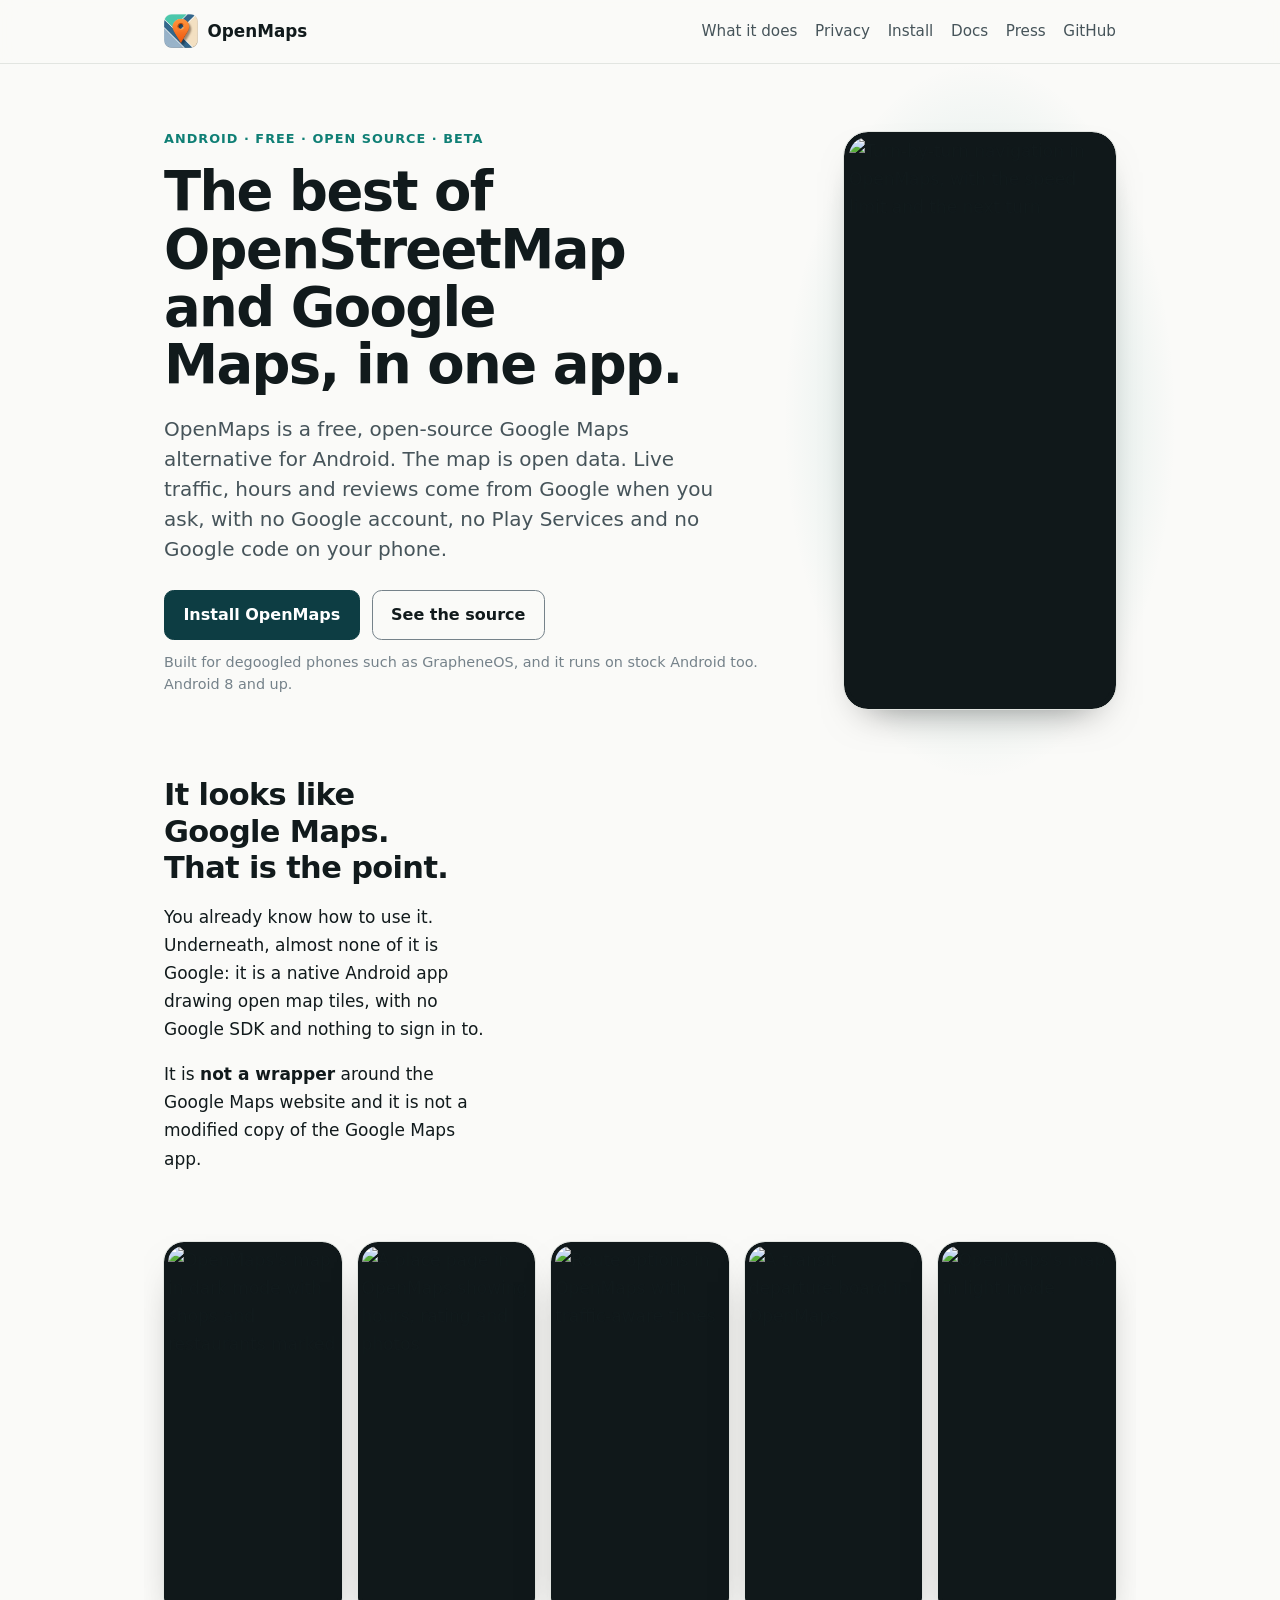
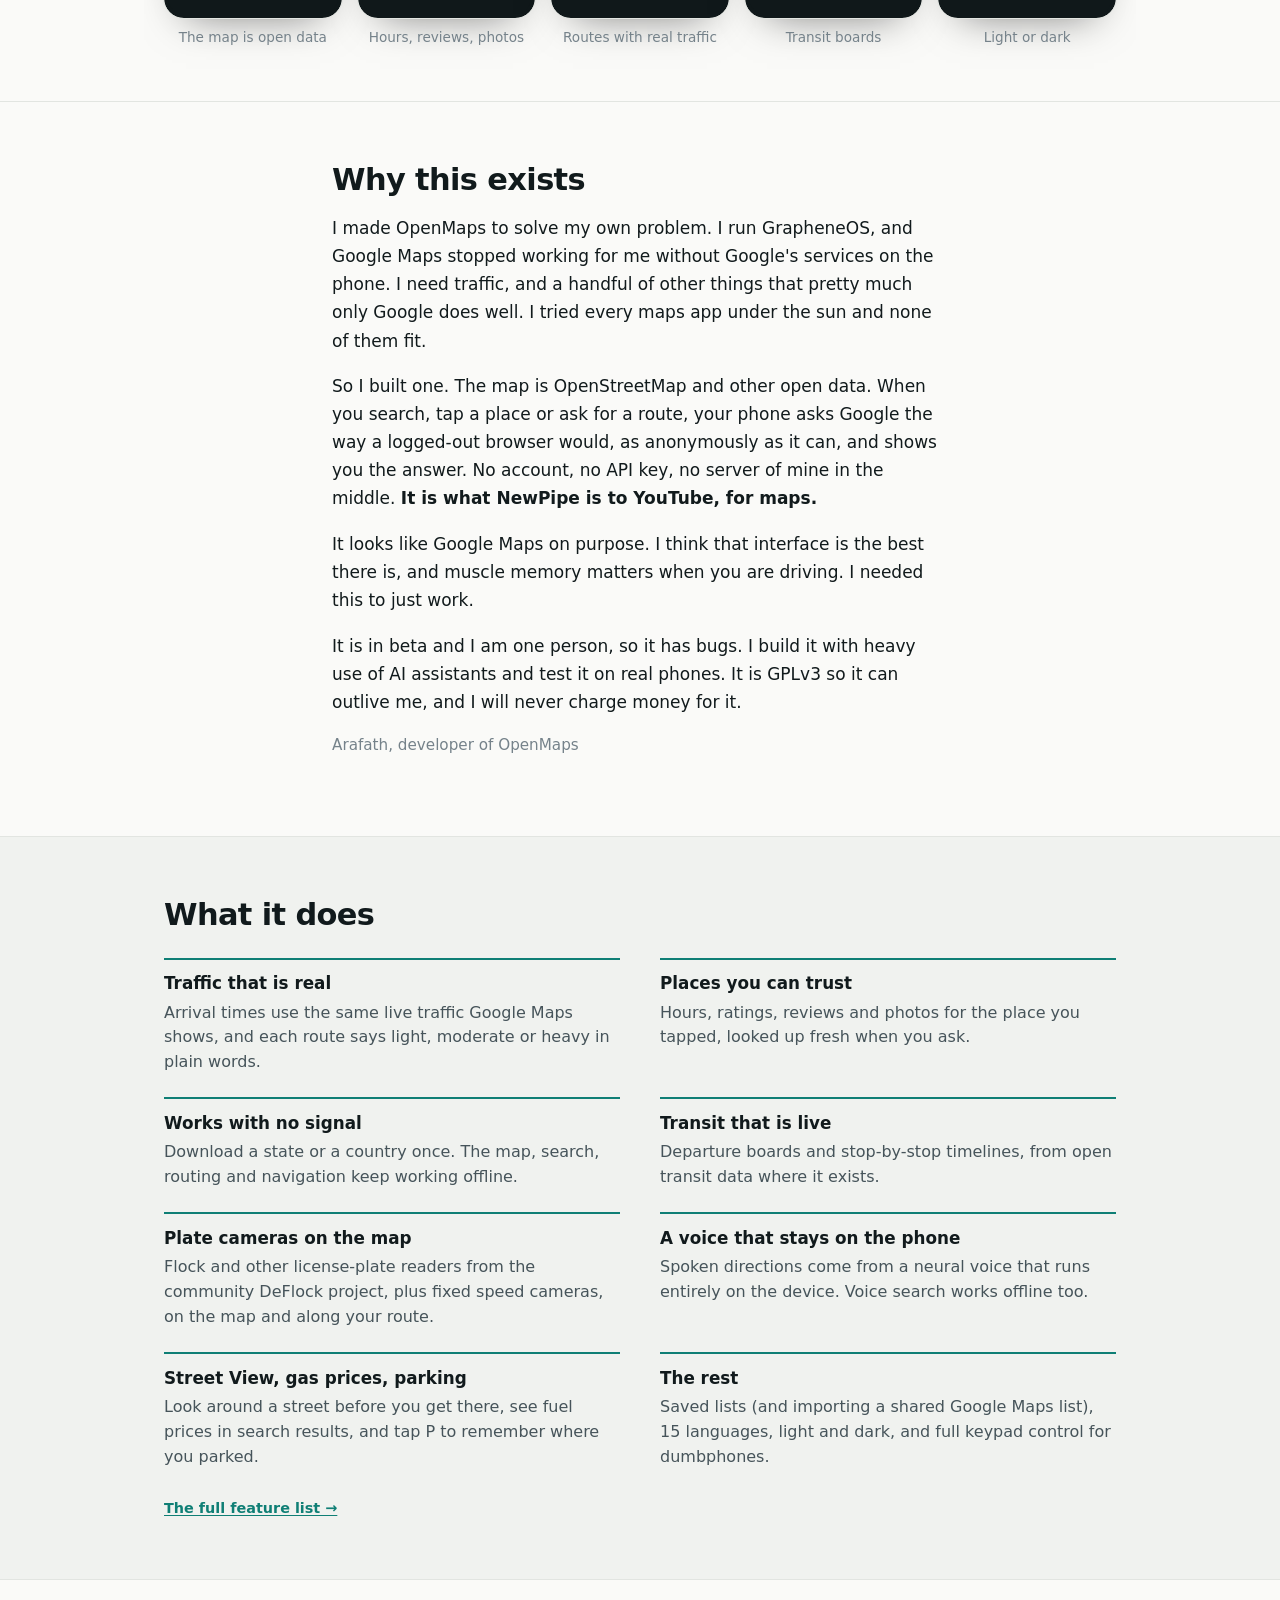
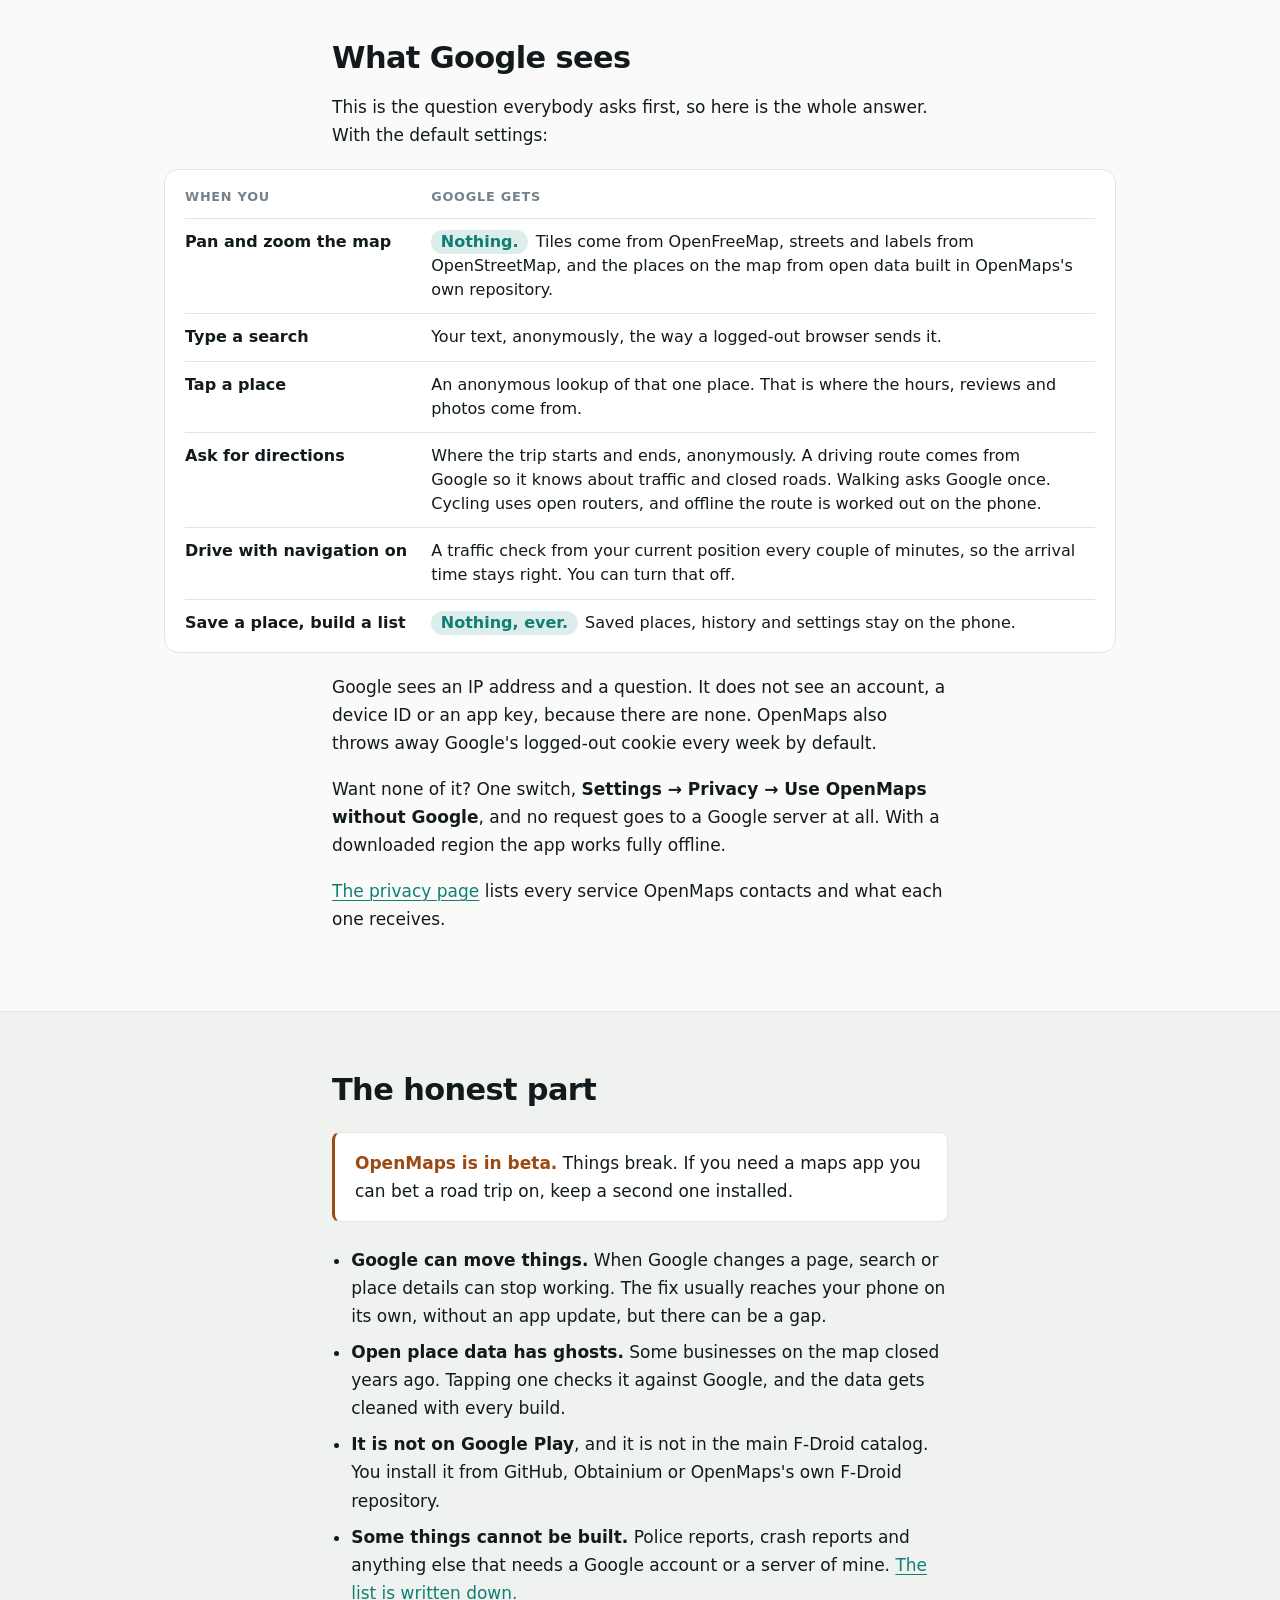
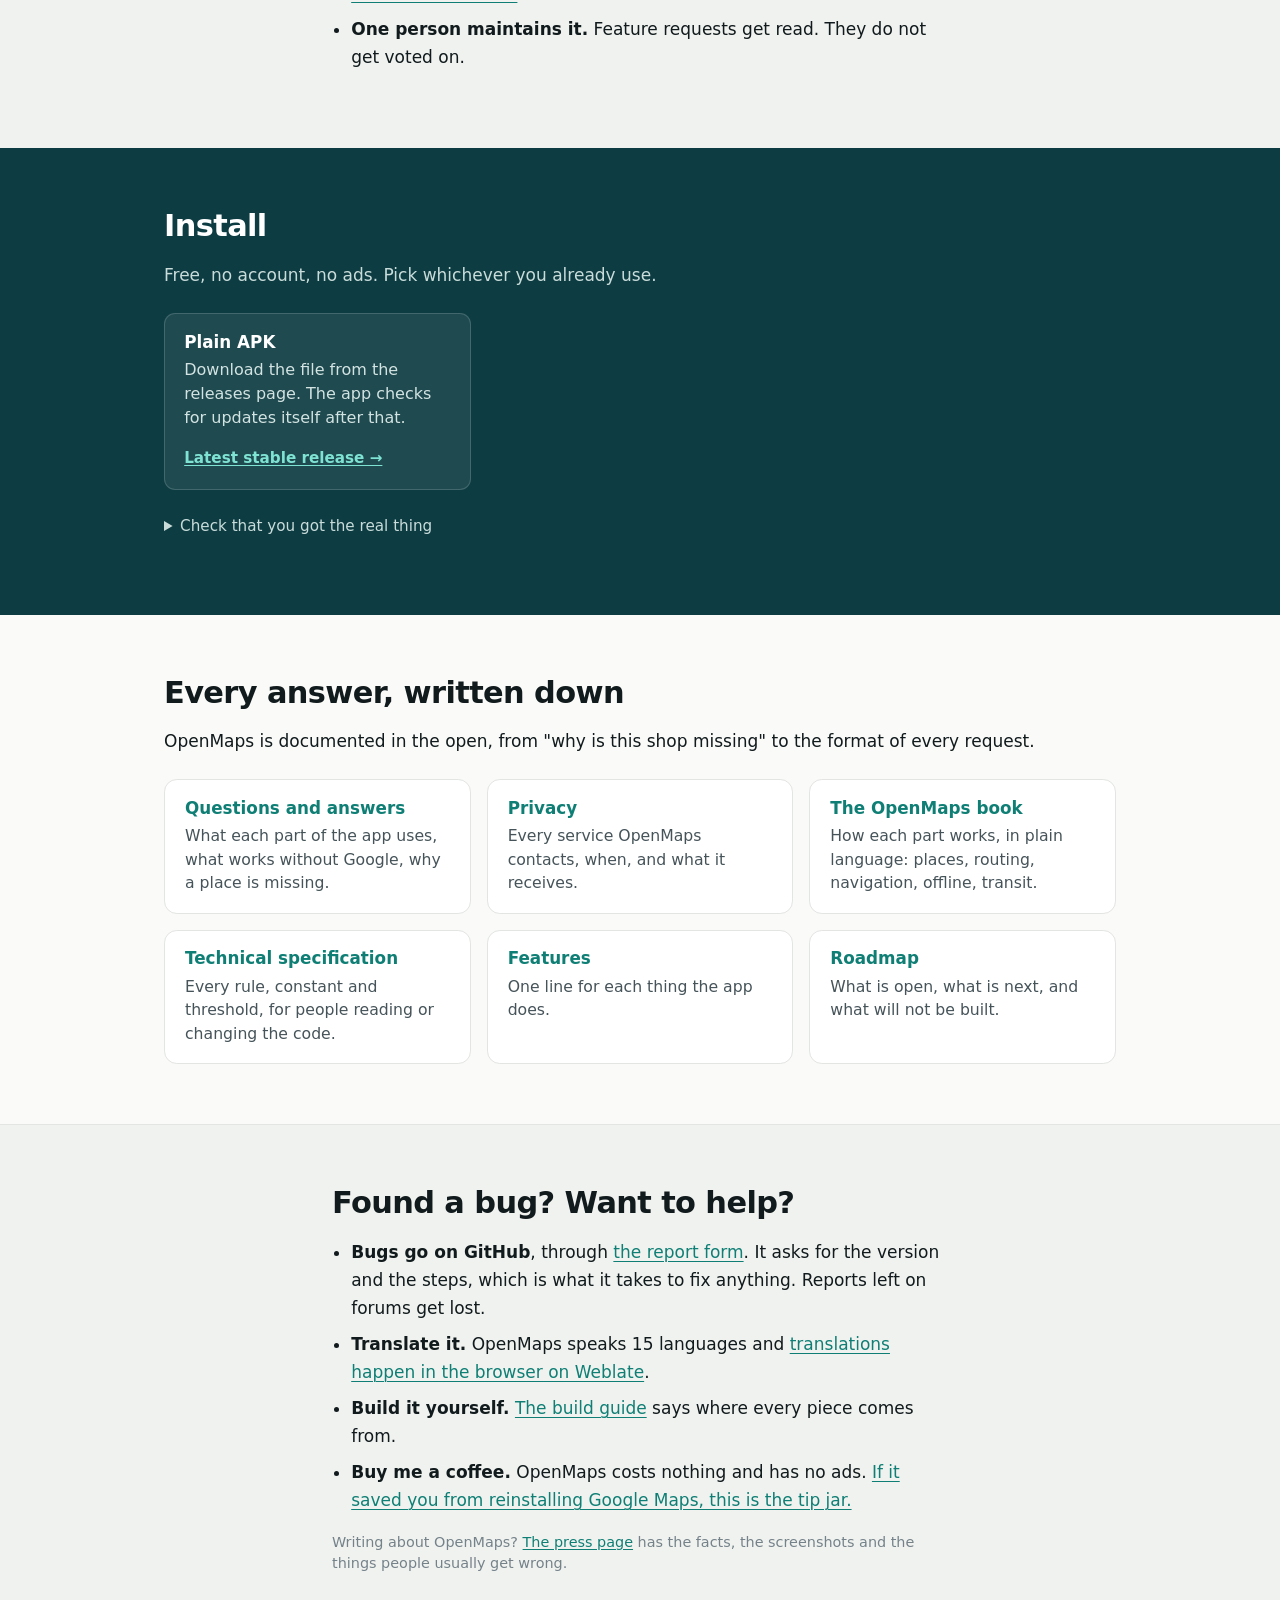
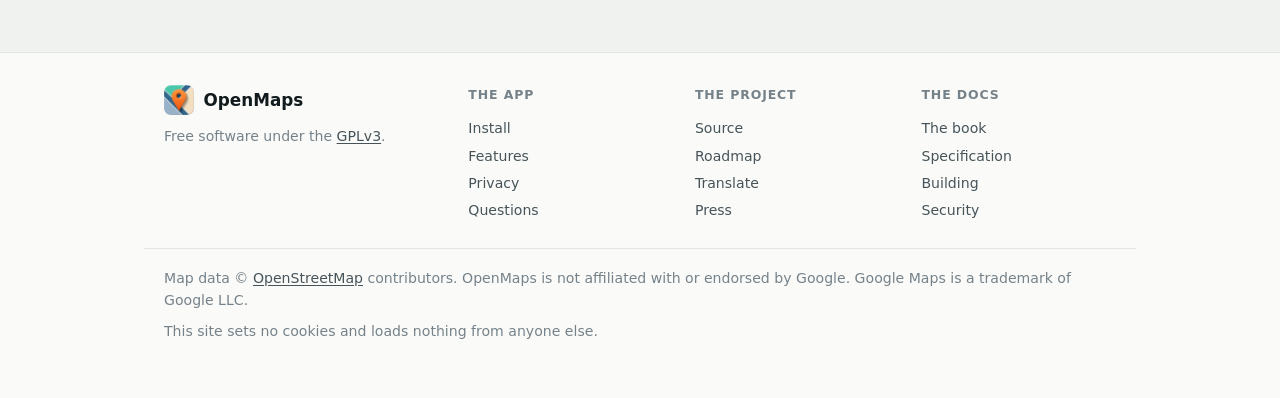
==== site/index.html @ cf0b1e2a "Migrate project to OpenMaps: update branding, maintainer, badges and icons" ====
<!doctype html>
<html lang="en">
<head>
  <meta charset="utf-8">
  <meta name="viewport" content="width=device-width, initial-scale=1">
  <title>OpenMaps · OpenStreetMap and Google Maps in one app</title>
  <meta name="description" content="OpenMaps is a free, open-source Google Maps alternative for Android: OpenStreetMap maps with Google's live traffic, hours and reviews, for degoogled phones and stock Android. Turn-by-turn navigation, offline regions, transit boards and Flock cameras on the map. No account, no API key, no Play Services.">
  <meta property="og:title" content="OpenMaps">
  <meta property="og:description" content="The best of OpenStreetMap and Google Maps, in one app. Free and open source, no account, no tracking.">
  <meta property="og:image" content="assets/05-navigation.webp">
  <meta property="og:type" content="website">
  <meta property="og:url" content="https://openmaps.org/">
  <link rel="canonical" href="https://openmaps.org/">
  <link rel="icon" href="assets/logo.svg" type="image/svg+xml">
  <link rel="stylesheet" href="style.css">
</head>
<body>

<header class="top">
  <a class="brand" href="./"><img src="assets/logo.svg" alt=""> OpenMaps</a>
  <nav>
    <a href="#what">What it does</a>
    <a href="privacy.html">Privacy</a>
    <a href="#install">Install</a>
    <a href="#docs">Docs</a>
    <a href="press.html">Press</a>
    <a href="https://github.com/smartworldarafath/OpenMaps">GitHub</a>
  </nav>
</header>

<main>

<div class="hero wide herogrid">
  <div>
    <div class="kicker">Android · free · open source · beta</div>
    <h1>The best of OpenStreetMap and Google Maps, in one app.</h1>
    <p class="lede">OpenMaps is a free, open-source Google Maps alternative for Android. The map is open data. Live traffic, hours and reviews come from Google when you ask, with no Google account, no Play Services and no Google code on your phone.</p>
    <div class="get">
      <a class="btn" href="#install">Install OpenMaps</a>
      <a class="btn plain" href="https://github.com/smartworldarafath/OpenMaps">See the source</a>
    </div>
    <p class="small">Built for degoogled phones such as GrapheneOS, and it runs on stock Android too. Android 8 and up.</p>
  </div>
  <figure class="phone herophone"><img src="assets/05-navigation.webp" width="720" height="1560" alt="Turn-by-turn navigation in OpenMaps, with the speed limit and the next turn"></figure>
</div>

<section class="tubsec">
  <div class="wide tub">
    
    <div>
      <h2>It looks like Google Maps. That is the point.</h2>
      <p>You already know how to use it. Underneath, almost none of it is Google: it is a native Android app drawing open map tiles, with no Google SDK and nothing to sign in to.</p>
      <p>It is <mark>not a wrapper</mark> around the Google Maps website and it is not a modified copy of the Google Maps app.</p>
    </div>
  </div>
</section>

<div class="shots" aria-label="Screenshots of OpenMaps">
  <figure class="phone"><img src="assets/01-map.webp" width="720" height="1560" alt="OpenMaps's map in dark mode with shops and restaurants marked" loading="lazy"><figcaption>The map is open data</figcaption></figure>
  <figure class="phone"><img src="assets/03-place.webp" width="720" height="1560" alt="A place page in OpenMaps showing hours, rating and photos" loading="lazy"><figcaption>Hours, reviews, photos</figcaption></figure>
  <figure class="phone"><img src="assets/04-directions.webp" width="720" height="1560" alt="Route options in OpenMaps with traffic-aware times" loading="lazy"><figcaption>Routes with real traffic</figcaption></figure>
  <figure class="phone"><img src="assets/06-transit.webp" width="720" height="1560" alt="A transit departure board in OpenMaps" loading="lazy"><figcaption>Transit boards</figcaption></figure>
  <figure class="phone"><img src="assets/08-map-light.webp" width="720" height="1560" alt="OpenMaps's map in light mode" loading="lazy"><figcaption>Light or dark</figcaption></figure>
</div>

<section class="note">
  <div class="col">
    <h2>Why this exists</h2>
    <p>I made OpenMaps to solve my own problem. I run GrapheneOS, and Google Maps stopped working for me without Google's services on the phone. I need traffic, and a handful of other things that pretty much only Google does well. I tried every maps app under the sun and none of them fit.</p>
    <p>So I built one. The map is OpenStreetMap and other open data. When you search, tap a place or ask for a route, your phone asks Google the way a logged-out browser would, as anonymously as it can, and shows you the answer. No account, no API key, no server of mine in the middle. <span class="wavy">It is what NewPipe is to YouTube, for maps.</span></p>
    <p>It looks like Google Maps on purpose. I think that interface is the best there is, and muscle memory matters when you are driving. I needed this to just work.</p>
    <p>It is in beta and I am one person, so it has bugs. I build it with heavy use of AI assistants and test it on real phones. It is GPLv3 so it can outlive me, and I will never charge money for it.</p>
    <p class="sig">Arafath, developer of OpenMaps</p>
  </div>
</section>

<section id="what" class="tint">
  <div class="wide">
    <h2>What it does</h2>
    <div class="things">
      <div><h3>Traffic that is real</h3><p>Arrival times use the same live traffic Google Maps shows, and each route says light, moderate or heavy in plain words.</p></div>
      <div><h3>Places you can trust</h3><p>Hours, ratings, reviews and photos for the place you tapped, looked up fresh when you ask.</p></div>
      <div><h3>Works with no signal</h3><p>Download a state or a country once. The map, search, routing and navigation keep working offline.</p></div>
      <div><h3>Transit that is live</h3><p>Departure boards and stop-by-stop timelines, from open transit data where it exists.</p></div>
      <div><h3>Plate cameras on the map</h3><p>Flock and other license-plate readers from the community DeFlock project, plus fixed speed cameras, on the map and along your route.</p></div>
      <div><h3>A voice that stays on the phone</h3><p>Spoken directions come from a neural voice that runs entirely on the device. Voice search works offline too.</p></div>
      <div><h3>Street View, gas prices, parking</h3><p>Look around a street before you get there, see fuel prices in search results, and tap P to remember where you parked.</p></div>
      <div><h3>The rest</h3><p>Saved lists (and importing a shared Google Maps list), 15 languages, light and dark, and full keypad control for dumbphones.</p></div>
    </div>
    <p class="small more"><a href="docs/features/">The full feature list →</a></p>
  </div>
</section>

<section id="google">
  <div class="col">
    <h2>What Google sees</h2>
    <p>This is the question everybody asks first, so here is the whole answer. With the default settings:</p>
  </div>
  <div class="wide">
    <div class="tablewrap card">
      <table>
        <thead><tr><th>When you</th><th>Google gets</th></tr></thead>
        <tbody>
          <tr><td>Pan and zoom the map</td><td><span class="nothing">Nothing.</span> Tiles come from OpenFreeMap, streets and labels from OpenStreetMap, and the places on the map from open data built in OpenMaps's own repository.</td></tr>
          <tr><td>Type a search</td><td>Your text, anonymously, the way a logged-out browser sends it.</td></tr>
          <tr><td>Tap a place</td><td>An anonymous lookup of that one place. That is where the hours, reviews and photos come from.</td></tr>
          <tr><td>Ask for directions</td><td>Where the trip starts and ends, anonymously. A driving route comes from Google so it knows about traffic and closed roads. Walking asks Google once. Cycling uses open routers, and offline the route is worked out on the phone.</td></tr>
          <tr><td>Drive with navigation on</td><td>A traffic check from your current position every couple of minutes, so the arrival time stays right. You can turn that off.</td></tr>
          <tr><td>Save a place, build a list</td><td><span class="nothing">Nothing, ever.</span> Saved places, history and settings stay on the phone.</td></tr>
        </tbody>
      </table>
    </div>
  </div>
  <div class="col">
    <p>Google sees an IP address and a question. It does not see an account, a device ID or an app key, because there are none. OpenMaps also throws away Google's logged-out cookie every week by default.</p>
    <p>Want none of it? One switch, <strong>Settings → Privacy → Use OpenMaps without Google</strong>, and no request goes to a Google server at all. With a downloaded region the app works fully offline.</p>
    <p><a href="privacy.html">The privacy page</a> lists every service OpenMaps contacts and what each one receives.</p>
  </div>
</section>

<section class="tint">
  <div class="col">
    <h2>The honest part</h2>
    <div class="box warn">
      <p><strong>OpenMaps is in beta.</strong> Things break. If you need a maps app you can bet a road trip on, keep a second one installed.</p>
    </div>
    <ul class="plain">
      <li><strong>Google can move things.</strong> When Google changes a page, search or place details can stop working. The fix usually reaches your phone on its own, without an app update, but there can be a gap.</li>
      <li><strong>Open place data has ghosts.</strong> Some businesses on the map closed years ago. Tapping one checks it against Google, and the data gets cleaned with every build.</li>
      <li><strong>It is not on Google Play</strong>, and it is not in the main F-Droid catalog. You install it from GitHub, Obtainium or OpenMaps's own F-Droid repository.</li>
      <li><strong>Some things cannot be built.</strong> Police reports, crash reports and anything else that needs a Google account or a server of mine. <a href="https://github.com/smartworldarafath/OpenMaps/blob/main/ROADMAP.md">The list is written down.</a></li>
      <li><strong>One person maintains it.</strong> Feature requests get read. They do not get voted on.</li>
    </ul>
  </div>
</section>

<section id="install" class="band">
  <div class="wide">
    <h2>Install</h2>
    <p>Free, no account, no ads. Pick whichever you already use.</p>
    <div class="ways">
      
      
      <div class="way">
        <h3>Plain APK</h3>
        <p>Download the file from the releases page. The app checks for updates itself after that.</p>
        <a class="go" href="https://github.com/smartworldarafath/OpenMaps/releases/latest">Latest stable release →</a>
      </div>
    </div>
    <details>
      <summary>Check that you got the real thing</summary>
      <p class="small" style="margin-top:.8rem">Every OpenMaps build, on every channel, is signed with one key. Its SHA-256 certificate fingerprint is below. Android also refuses any update signed with a different key.</p>
      <pre>29:93:8B:48:58:06:3E:42:E6:77:FF:95:C9:01:CD:48:24:8A:7F:03:2A:3A:E8:5F:9B:9E:56:17:56:8B:0D:36</pre>
    </details>
  </div>
</section>

<section id="docs">
  <div class="wide">
    <h2>Every answer, written down</h2>
    <p>OpenMaps is documented in the open, from "why is this shop missing" to the format of every request.</p>
    <div class="docs">
      <a class="doc" href="docs/faq/"><h3>Questions and answers</h3><p>What each part of the app uses, what works without Google, why a place is missing.</p></a>
      <a class="doc" href="privacy.html"><h3>Privacy</h3><p>Every service OpenMaps contacts, when, and what it receives.</p></a>
      <a class="doc" href="docs/book/"><h3>The OpenMaps book</h3><p>How each part works, in plain language: places, routing, navigation, offline, transit.</p></a>
      <a class="doc" href="docs/spec/"><h3>Technical specification</h3><p>Every rule, constant and threshold, for people reading or changing the code.</p></a>
      <a class="doc" href="docs/features/"><h3>Features</h3><p>One line for each thing the app does.</p></a>
      <a class="doc" href="docs/roadmap/"><h3>Roadmap</h3><p>What is open, what is next, and what will not be built.</p></a>
    </div>
  </div>
</section>

<section class="tint">
  <div class="col">
    <h2>Found a bug? Want to help?</h2>
    <ul class="plain">
      <li><strong>Bugs go on GitHub</strong>, through <a href="https://github.com/smartworldarafath/OpenMaps/issues/new/choose">the report form</a>. It asks for the version and the steps, which is what it takes to fix anything. Reports left on forums get lost.</li>
      <li><strong>Translate it.</strong> OpenMaps speaks 15 languages and <a href="https://hosted.weblate.org/engage/OpenMaps-maps/">translations happen in the browser on Weblate</a>.</li>
      <li><strong>Build it yourself.</strong> <a href="docs/building/">The build guide</a> says where every piece comes from.</li>
      <li><strong>Buy me a coffee.</strong> OpenMaps costs nothing and has no ads. <a href="https://buymeacoffee.com/Arafath">If it saved you from reinstalling Google Maps, this is the tip jar.</a></li>
    </ul>
    <p class="small">Writing about OpenMaps? <a href="press.html">The press page</a> has the facts, the screenshots and the things people usually get wrong.</p>
  </div>
</section>

</main>

<footer>
  <div class="wide footgrid">
    <div>
      <a class="brand" href="./"><img src="assets/logo.svg" alt=""> OpenMaps</a>
      <p>Free software under the <a href="https://github.com/smartworldarafath/OpenMaps/blob/main/LICENSE">GPLv3</a>.</p>
    </div>
    <div><h4>The app</h4><a href="#install">Install</a><a href="docs/features/">Features</a><a href="privacy.html">Privacy</a><a href="docs/faq/">Questions</a></div>
    <div><h4>The project</h4><a href="https://github.com/smartworldarafath/OpenMaps">Source</a><a href="docs/roadmap/">Roadmap</a><a href="https://hosted.weblate.org/engage/OpenMaps-maps/">Translate</a><a href="press.html">Press</a></div>
    <div><h4>The docs</h4><a href="docs/book/">The book</a><a href="docs/spec/">Specification</a><a href="docs/building/">Building</a><a href="docs/security/">Security</a></div>
  </div>
  <div class="wide legal">
    <p>Map data © <a href="https://www.openstreetmap.org/copyright">OpenStreetMap</a> contributors. OpenMaps is not affiliated with or endorsed by Google. Google Maps is a trademark of Google LLC.</p>
    <p>This site sets no cookies and loads nothing from anyone else.</p>
  </div>
</footer>

</body>
</html>
---- site/style.css ----
/* OpenMaps site. Plain CSS, no build step, no fonts or scripts loaded from anywhere else. */

:root {
  --paper: #fafaf8;
  --paper-2: #f0f2ef;
  --ink: #111a1c;
  --ink-2: #46545a;
  --ink-3: #75828a;
  --rule: #e2e5e1;
  --teal: #0f7f75;
  --teal-deep: #0d3d43;
  --warn: #9a4a12;
  --card: #ffffff;
  --sans: system-ui, -apple-system, "Segoe UI", Roboto, "Helvetica Neue", sans-serif;
  --serif: var(--sans);
  --mono: ui-monospace, "SF Mono", Menlo, Consolas, monospace;
  --text: 41rem;
  --wide: 62rem;
}

@media (prefers-color-scheme: dark) {
  :root {
    --paper: #0c1416;
    --paper-2: #131d20;
    --ink: #eef2f1;
    --ink-2: #b4c0c2;
    --ink-3: #7f8d90;
    --rule: #223033;
    --teal: #3fd0bd;
    --teal-deep: #0f5a57;
    --warn: #e8a56a;
    --card: #121c1f;
  }
}

* { box-sizing: border-box; }

html { -webkit-text-size-adjust: 100%; scroll-behavior: smooth; }

body {
  margin: 0;
  background: var(--paper);
  color: var(--ink);
  font-family: var(--serif);
  font-size: 1.0625rem;
  line-height: 1.65;
  text-rendering: optimizeLegibility;
}

a { color: var(--teal); text-underline-offset: 0.15em; text-decoration-thickness: 0.06em; }
a:hover { text-decoration-thickness: 0.12em; }

img { max-width: 100%; height: auto; }

.col { max-width: var(--text); margin: 0 auto; padding: 0 1.25rem; }
.wide { max-width: var(--wide); margin: 0 auto; padding: 0 1.25rem; }

/* ---- top bar ---- */

.top {
  display: flex; align-items: center; gap: 1rem; flex-wrap: wrap;
  max-width: var(--wide); margin: 0 auto; padding: 0.9rem 1.25rem;
  font-family: var(--sans); font-size: 0.95rem;
}
body > .top { position: sticky; top: 0; z-index: 5; max-width: none; padding-left: max(1.25rem, calc((100% - var(--wide)) / 2 + 1.25rem)); padding-right: max(1.25rem, calc((100% - var(--wide)) / 2 + 1.25rem)); background: color-mix(in srgb, var(--paper) 88%, transparent); backdrop-filter: blur(10px); -webkit-backdrop-filter: blur(10px); border-bottom: 1px solid var(--rule); }
.top .brand { display: flex; align-items: center; gap: 0.6rem; color: var(--ink); text-decoration: none; font-weight: 650; font-size: 1.05rem; }
.top .brand img { width: 34px; height: 34px; }
.top nav { margin-left: auto; display: flex; gap: 1.1rem; flex-wrap: wrap; }
.top nav a { color: var(--ink-2); text-decoration: none; }
@media (max-width: 40rem) { .top nav { margin-left: 0; width: 100%; gap: 0.5rem 1rem; } }
.top nav a:hover, .top nav a[aria-current] { color: var(--ink); text-decoration: underline; }

/* ---- type ---- */

h1 { font-size: clamp(2.2rem, 6vw, 3.4rem); line-height: 1.06; letter-spacing: -0.03em; margin: 0 0 1.25rem; font-weight: 700; text-wrap: balance; }
h2 { font-size: clamp(1.5rem, 3.4vw, 1.9rem); line-height: 1.2; letter-spacing: -0.02em; margin: 0 0 1rem; text-wrap: balance; }
h3 { font-size: 1.05rem; line-height: 1.3; margin: 0 0 0.3rem; }
p { margin: 0 0 1.1rem; }
.lede { font-size: 1.25rem; line-height: 1.5; color: var(--ink-2); }
.small { font-family: var(--sans); font-size: 0.9rem; color: var(--ink-3); line-height: 1.5; }
.wavy { font-weight: 650; }
mark { background: none; color: inherit; font-weight: 650; }
code, .mono { font-family: var(--mono); font-size: 0.85em; }

section { padding: 3.75rem 0; }
section.tint { background: var(--paper-2); }
html { scroll-padding-top: 4.5rem; }
/* On a phone the nav wraps to two rows, which is too much screen to keep pinned. */
@media (max-width: 40rem) { body > .top { position: static; } html { scroll-padding-top: 0.5rem; } }
section + section { border-top: 1px solid var(--rule); }
.tubsec { padding: 1rem 0 2.75rem; }
.shots + section { margin-top: 2rem; border-top: 1px solid var(--rule); }

/* ---- hero ---- */

.hero { padding-top: 3.5rem; padding-bottom: 2.5rem; }
@media (max-width: 40rem) { .hero { padding-top: 2.25rem; padding-bottom: 1.75rem; } }
.hero .kicker { font-family: var(--sans); font-size: 0.8rem; letter-spacing: 0.08em; text-transform: uppercase; color: var(--teal); margin-bottom: 0.9rem; font-weight: 600; }

.get { display: flex; gap: 0.75rem; flex-wrap: wrap; align-items: center; margin: 1.6rem 0 0.75rem; }
.btn {
  display: inline-block; font-family: var(--sans); font-size: 1rem; font-weight: 600;
  padding: 0.7rem 1.15rem; border-radius: 0.6rem; text-decoration: none;
  background: var(--teal-deep); color: #fff; border: 1px solid var(--teal-deep);
}
.btn:hover { background: #12545b; }
.btn.plain { background: transparent; color: var(--ink); border-color: var(--ink-3); }
.btn.plain:hover { background: var(--paper-2); }

/* ---- screenshots ---- */

.shots {
  display: grid; grid-auto-flow: column; grid-auto-columns: minmax(165px, 1fr); gap: 1rem;
  overflow-x: auto; scroll-snap-type: x proximity; padding: 0.5rem 1.25rem 1.25rem;
  max-width: var(--wide); margin: 0 auto;
}
.shots figure { margin: 0; scroll-snap-align: center; }
.shots img { display: block; width: 100%; border-radius: 1.2rem; border: 1px solid var(--rule); }
.shots figcaption { font-family: var(--sans); font-size: 0.85rem; color: var(--ink-3); margin-top: 0.55rem; text-align: center; }

/* ---- the note ---- */

.sig { color: var(--ink-3); font-size: 0.95rem; }

/* ---- the tub ---- */

.tub { display: grid; grid-template-columns: minmax(0, 1fr); gap: 1.5rem; align-items: center; }
@media (min-width: 46rem) { .tub { grid-template-columns: 20rem minmax(0, 1fr); gap: 2.5rem; } }
.polaroid { background: #fff; padding: 1rem; margin: 0 auto; max-width: 20rem; border-radius: 1rem; border: 1px solid var(--rule); }
.polaroid img { display: block; width: 100%; }
.polaroid figcaption { font-family: var(--sans); font-size: 0.8rem; color: #6b6b6b; text-align: center; padding: 0.5rem 0 0.2rem; }

/* ---- feature list ---- */

.things { display: grid; grid-template-columns: 1fr; gap: 1.4rem 2.5rem; margin-top: 1.5rem; }
@media (min-width: 46rem) { .things { grid-template-columns: 1fr 1fr; } }
.things p { margin: 0; color: var(--ink-2); font-size: 1rem; line-height: 1.55; }

/* ---- tables ---- */

.tablewrap { overflow-x: auto; margin: 1.25rem 0; }
table { border-collapse: collapse; width: 100%; font-size: 1rem; line-height: 1.5; }
th, td { text-align: left; vertical-align: top; padding: 0.7rem 0.9rem 0.7rem 0; border-bottom: 1px solid var(--rule); }
th { font-family: var(--sans); font-size: 0.8rem; letter-spacing: 0.06em; text-transform: uppercase; color: var(--ink-3); font-weight: 600; }
td:first-child { white-space: nowrap; font-weight: 600; padding-right: 1.5rem; }
@media (max-width: 34rem) { td:first-child { white-space: normal; } }
.nothing { color: var(--teal); font-weight: 700; }

/* ---- boxes ---- */

.box { background: var(--card); border: 1px solid var(--rule); border-left: 3px solid var(--teal); border-radius: 0.5rem; padding: 1rem 1.25rem; margin: 1.5rem 0; }
.box > :last-child { margin-bottom: 0; }
.box.warn { border-left-color: var(--warn); }
.box.warn strong:first-child { color: var(--warn); }
.todo { background: #ffe58a; color: #111; font-family: var(--sans); font-size: 0.9rem; padding: 0.1em 0.4em; border-radius: 3px; }

ul.plain { padding-left: 1.2rem; margin: 0 0 1.1rem; }
ul.plain li { margin-bottom: 0.5rem; }

.ways { display: grid; grid-template-columns: 1fr; gap: 1rem; margin: 1.5rem 0; }
@media (min-width: 46rem) { .ways { grid-template-columns: repeat(3, 1fr); } }
.way { background: var(--card); border: 1px solid var(--rule); border-radius: 0.7rem; padding: 1.1rem 1.2rem; }
.way p { font-size: 1rem; line-height: 1.5; color: var(--ink-2); margin: 0 0 0.8rem; }
.way a.go { font-family: var(--sans); font-weight: 600; font-size: 0.95rem; }

details { margin: 1rem 0; }
summary { cursor: pointer; font-family: var(--sans); font-size: 0.95rem; color: var(--ink-2); }
pre { background: var(--paper-2); border: 1px solid var(--rule); border-radius: 0.5rem; padding: 0.8rem 1rem; overflow-x: auto; font-family: var(--mono); font-size: 0.8rem; line-height: 1.5; }

/* ---- press page ---- */

.facts { display: grid; grid-template-columns: max-content 1fr; gap: 0.45rem 1.5rem; margin: 1.25rem 0; font-size: 1.02rem; }
.facts dt { font-family: var(--sans); font-size: 0.85rem; color: var(--ink-3); padding-top: 0.2rem; }
.facts dd { margin: 0; }
@media (max-width: 30rem) { .facts { grid-template-columns: 1fr; gap: 0.1rem; } .facts dd { margin-bottom: 0.6rem; } }

.say { display: grid; grid-template-columns: 1fr; gap: 1rem; margin: 1.25rem 0; }
@media (min-width: 46rem) { .say { grid-template-columns: 1fr 1fr; } }
.say > div { background: var(--card); border: 1px solid var(--rule); border-radius: 0.7rem; padding: 1rem 1.2rem; }
.say h3 { font-family: var(--sans); font-size: 0.85rem; letter-spacing: 0.06em; text-transform: uppercase; margin-bottom: 0.6rem; }
.say .yes h3 { color: var(--teal); }
.say .no h3 { color: var(--warn); }
.say ul { margin: 0; padding-left: 1.1rem; font-size: 1.02rem; }
.say li { margin-bottom: 0.4rem; }

blockquote.copy { margin: 1rem 0 1.5rem; padding: 0.2rem 0 0.2rem 1.1rem; border-left: 3px solid var(--teal); color: var(--ink); }
blockquote.copy p:last-child { margin-bottom: 0; }

.kit { display: grid; grid-template-columns: repeat(auto-fill, minmax(8.5rem, 1fr)); gap: 0.9rem; margin: 1.25rem 0; }
.kit a { display: block; text-decoration: none; font-family: var(--sans); font-size: 0.82rem; color: var(--ink-2); text-align: center; }
.kit img { display: block; width: 100%; aspect-ratio: 3 / 4; object-fit: cover; object-position: top; border-radius: 0.6rem; border: 1px solid var(--rule); margin-bottom: 0.4rem; background: var(--card); }
.kit img.contain { object-fit: contain; padding: 0.8rem; }

/* ---- footer ---- */

footer { border-top: 1px solid var(--rule); padding: 2rem 0 3rem; font-family: var(--sans); font-size: 0.88rem; color: var(--ink-3); line-height: 1.6; }
footer a { color: var(--ink-2); }
footer p { margin: 0 0 0.5rem; }

/* ---- hero with a phone ---- */

.herogrid { display: grid; grid-template-columns: minmax(0, 1fr); gap: 2rem; align-items: center; }
.herogrid h1 { max-width: 15ch; }
.herogrid .lede { max-width: 36rem; }
.herophone { display: none; }
@media (min-width: 56rem) {
  .herogrid { grid-template-columns: minmax(0, 1fr) 17rem; gap: 3.5rem; padding-top: 4rem; padding-bottom: 3rem; }
  .herophone { display: block; position: relative; }
  /* A soft wash of the brand color behind the phone, so it does not float on blank paper. */
  .herophone::before { content: ""; position: absolute; inset: -12% -22%; z-index: -1; border-radius: 50%; background: radial-gradient(closest-side, color-mix(in srgb, var(--teal) 22%, transparent), transparent); }
}

/* A phone: the screenshot inside a thin dark bezel. */
.phone { margin: 0; }
.phone img { display: block; width: 100%; height: auto; border-radius: 1.5rem; border: 5px solid #10181a; outline: 1px solid var(--rule); box-shadow: 0 18px 40px -22px rgba(0, 0, 0, .55); background: #10181a; }
.shots .phone img { border-radius: 1.25rem; border-width: 4px; }

/* ---- feature list: ruled entries ---- */

.things > div { border-top: 2px solid var(--teal); padding-top: 0.85rem; }
.things h3 { margin-bottom: 0.35rem; }
.more { margin: 1.75rem 0 0; }
.more a, .way a.go, .doc h3 { font-weight: 650; }

/* ---- cards ---- */

.card { background: var(--card); border: 1px solid var(--rule); border-radius: 0.9rem; padding: 0.4rem 1.25rem; }
.card table { margin: 0; }
.card tr:last-child td { border-bottom: 0; }
.nothing { display: inline-block; background: color-mix(in srgb, var(--teal) 14%, transparent); border-radius: 999px; padding: 0 0.6em; margin-right: 0.15em; }

/* ---- install band ---- */

section.band { background: var(--teal-deep); color: #eef5f4; border-top: 0; }
section.band + section { border-top: 0; }
.band h2, .band h3 { color: #fff; }
.band > .wide > p { color: #c9dcda; }
.band .way { background: rgba(255, 255, 255, .07); border-color: rgba(255, 255, 255, .16); }
.band .way p { color: #d3e3e1; }
.band a { color: #7fe3d3; }
.band summary { color: #c9dcda; }
.band .small { color: #c9dcda; }
.band pre { background: rgba(0, 0, 0, .25); border-color: rgba(255, 255, 255, .16); color: #eef5f4; }

/* ---- docs ---- */

.docs { display: grid; grid-template-columns: 1fr; gap: 1rem; margin-top: 1.5rem; }
@media (min-width: 40rem) { .docs { grid-template-columns: 1fr 1fr; } }
@media (min-width: 60rem) { .docs { grid-template-columns: 1fr 1fr 1fr; } }
a.doc { display: block; background: var(--card); border: 1px solid var(--rule); border-radius: 0.8rem; padding: 1.1rem 1.25rem; text-decoration: none; color: inherit; transition: border-color .15s, transform .15s; }
a.doc:hover { border-color: var(--teal); transform: translateY(-2px); }
a.doc h3 { color: var(--teal); margin-bottom: 0.3rem; }
a.doc p { margin: 0; color: var(--ink-2); font-size: 0.98rem; line-height: 1.5; }
@media (prefers-reduced-motion: reduce) { a.doc { transition: none; } a.doc:hover { transform: none; } }

/* ---- a long document page (privacy) ---- */

.doc .hero { padding-bottom: 0.5rem; }
.prose { padding-bottom: 3.5rem; }
.prose h2 { margin-top: 2.75rem; padding-top: 1.75rem; border-top: 1px solid var(--rule); }
.prose li { margin-bottom: 0.55rem; }
.prose ul ul { margin-top: 0.55rem; }
.prose table { font-size: 0.93rem; }
.prose td:first-child { white-space: normal; min-width: 9rem; }
.prose .tablewrap { margin: 1.5rem calc((var(--text) - min(var(--wide), 100vw - 2.5rem)) / 2); }
@media (max-width: 62rem) { .prose .tablewrap { margin-left: 0; margin-right: 0; } }
.prose code { background: var(--paper-2); padding: 0.05em 0.3em; border-radius: 4px; }

/* ---- footer columns ---- */

.footgrid { display: grid; grid-template-columns: 1fr 1fr; gap: 1.75rem 2rem; padding-bottom: 1.5rem; }
@media (min-width: 46rem) { .footgrid { grid-template-columns: 1.4fr 1fr 1fr 1fr; } }
.footgrid .brand { display: flex; align-items: center; gap: 0.6rem; color: var(--ink); text-decoration: none; font-weight: 650; font-size: 1.05rem; margin-bottom: 0.6rem; }
.footgrid .brand img { width: 30px; height: 30px; }
.footgrid h4 { font-size: 0.78rem; letter-spacing: 0.07em; text-transform: uppercase; color: var(--ink-3); margin: 0 0 0.6rem; font-weight: 600; }
.footgrid div > a:not(.brand) { display: block; text-decoration: none; padding: 0.15rem 0; }
.footgrid div > a:not(.brand):hover { text-decoration: underline; }
.legal { border-top: 1px solid var(--rule); padding-top: 1.1rem; }
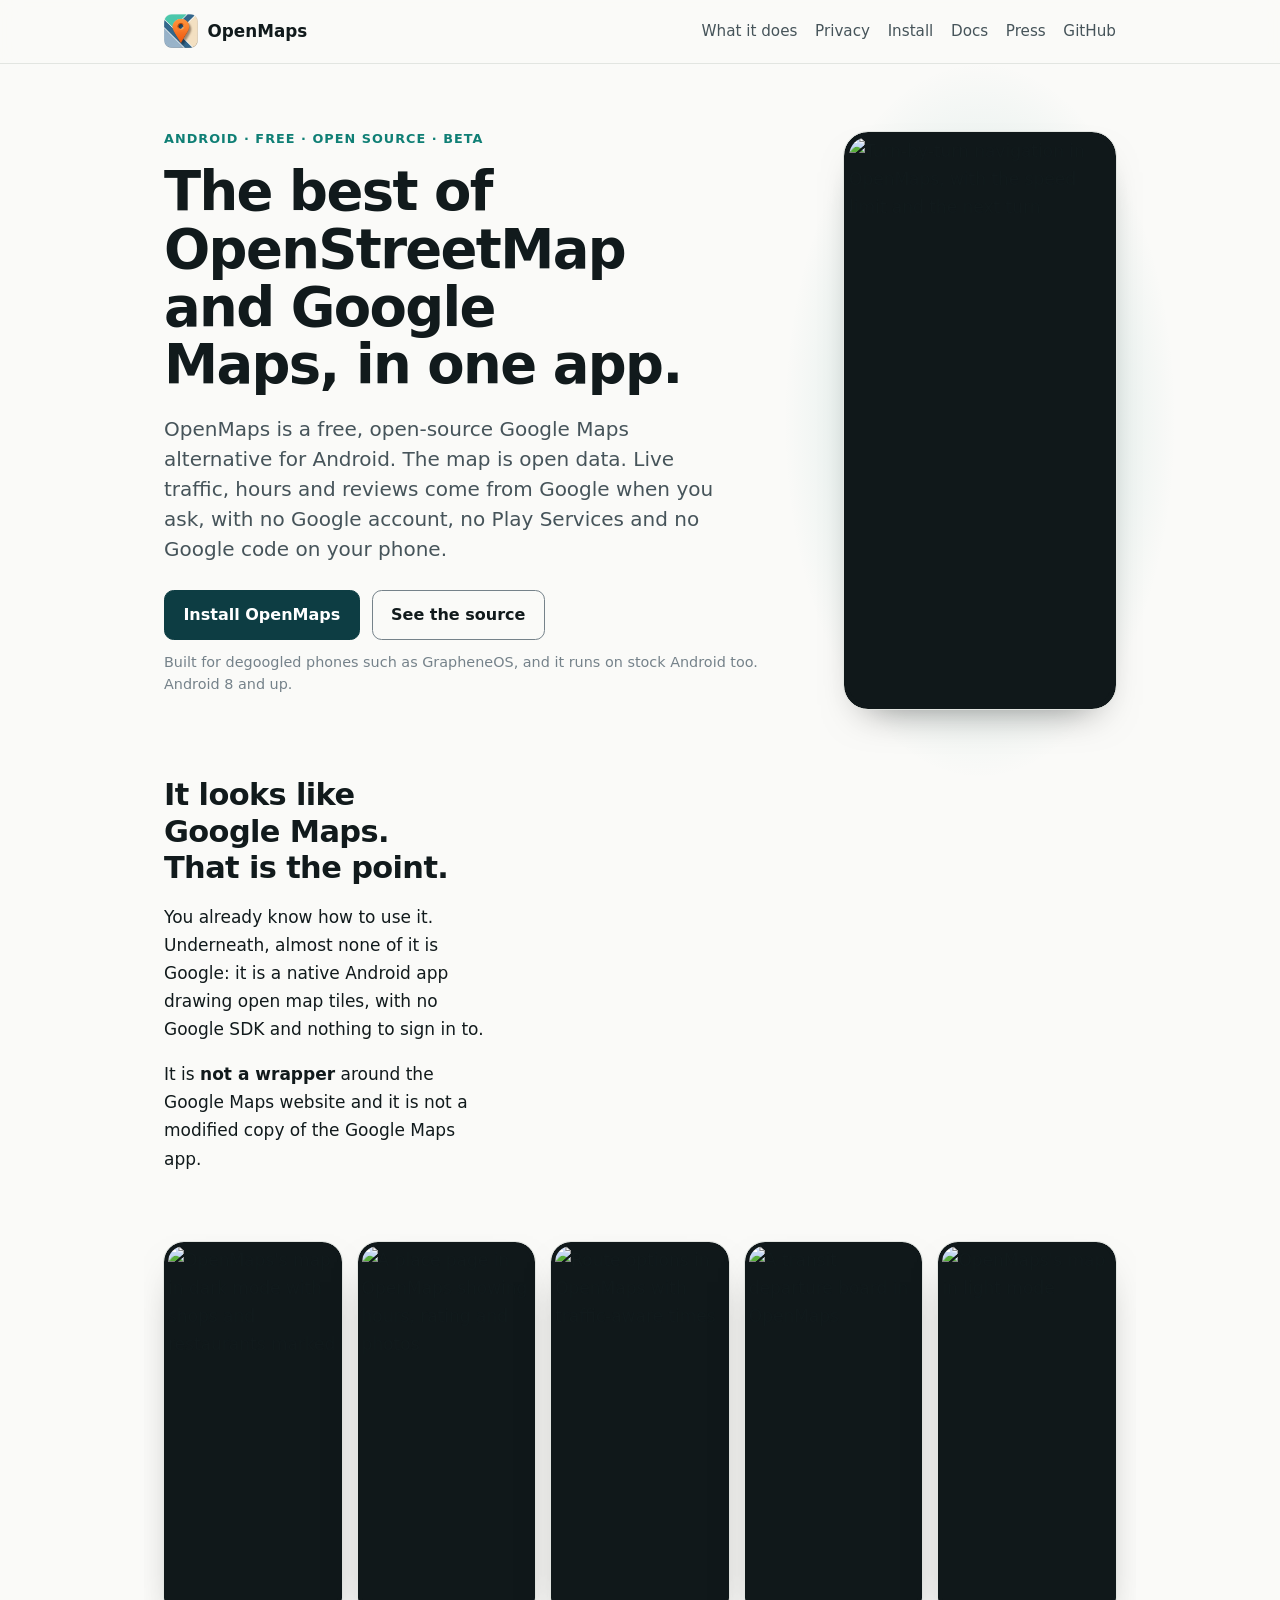
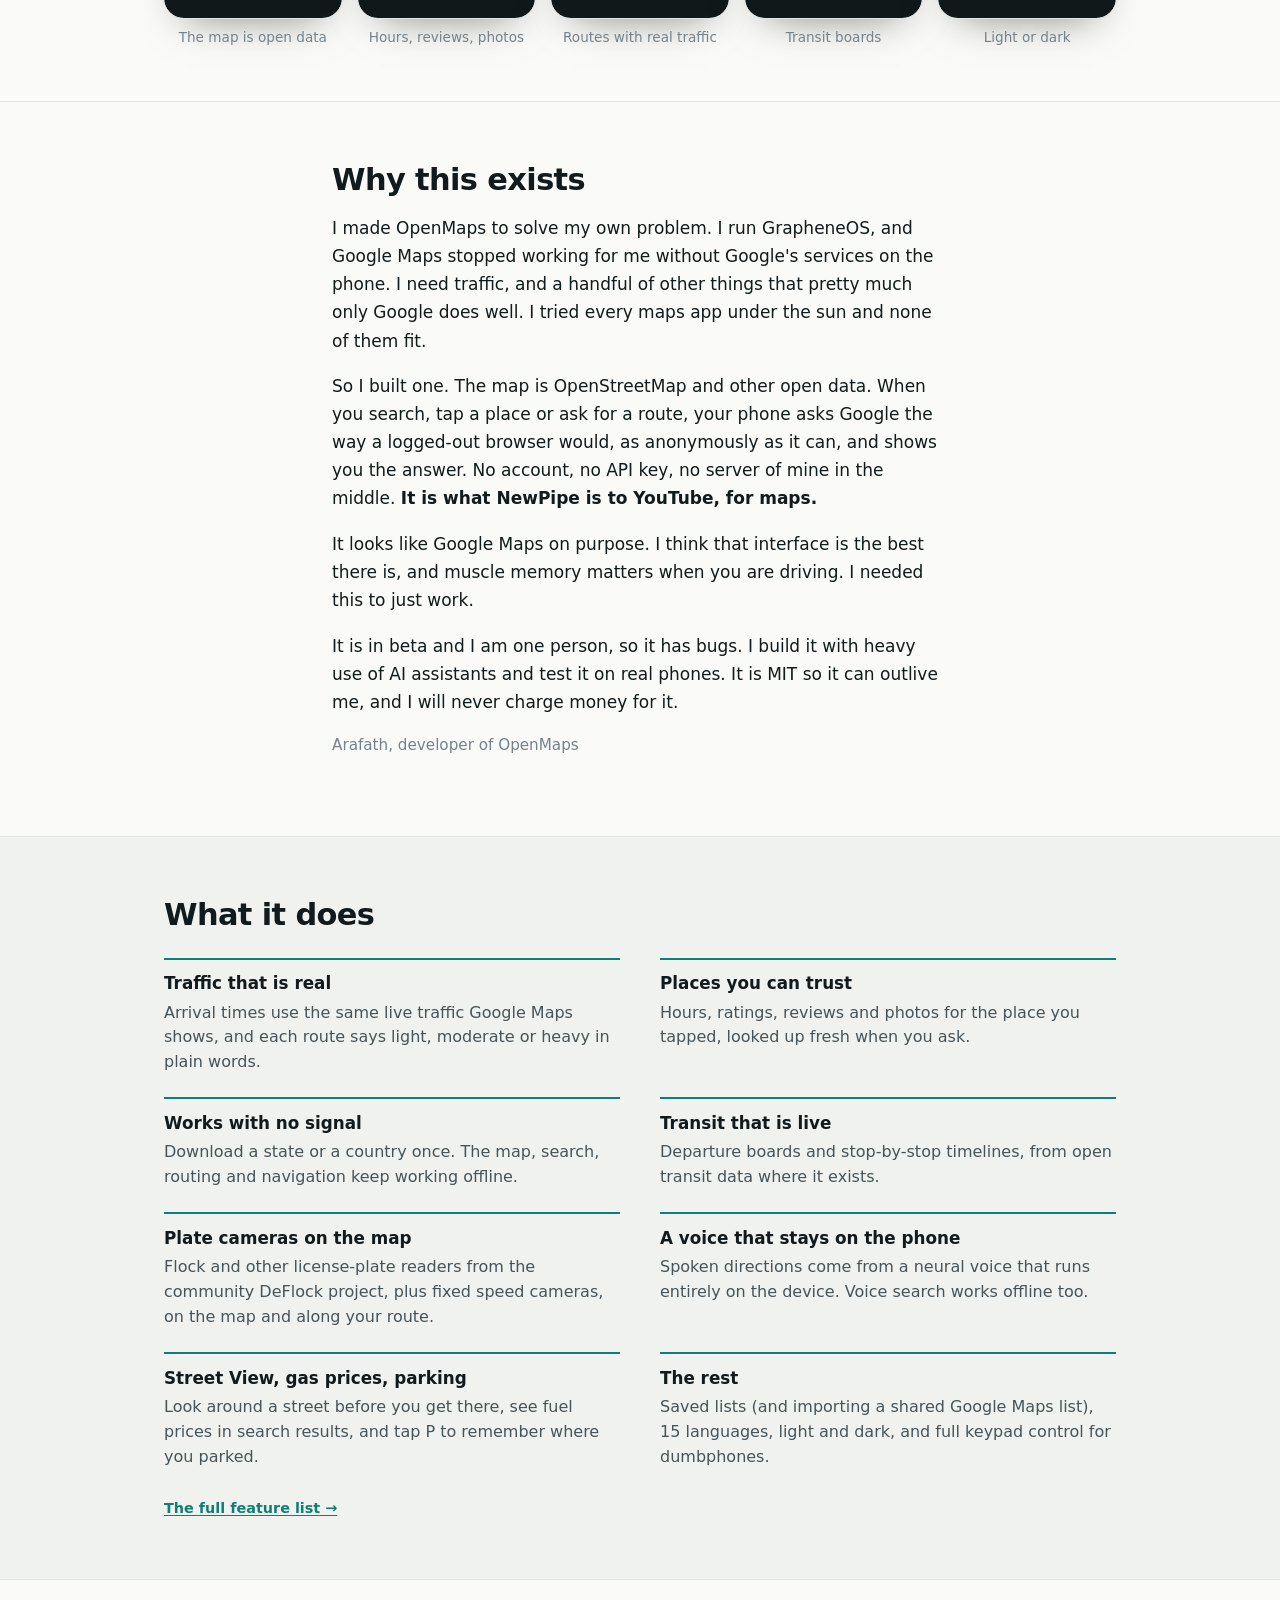
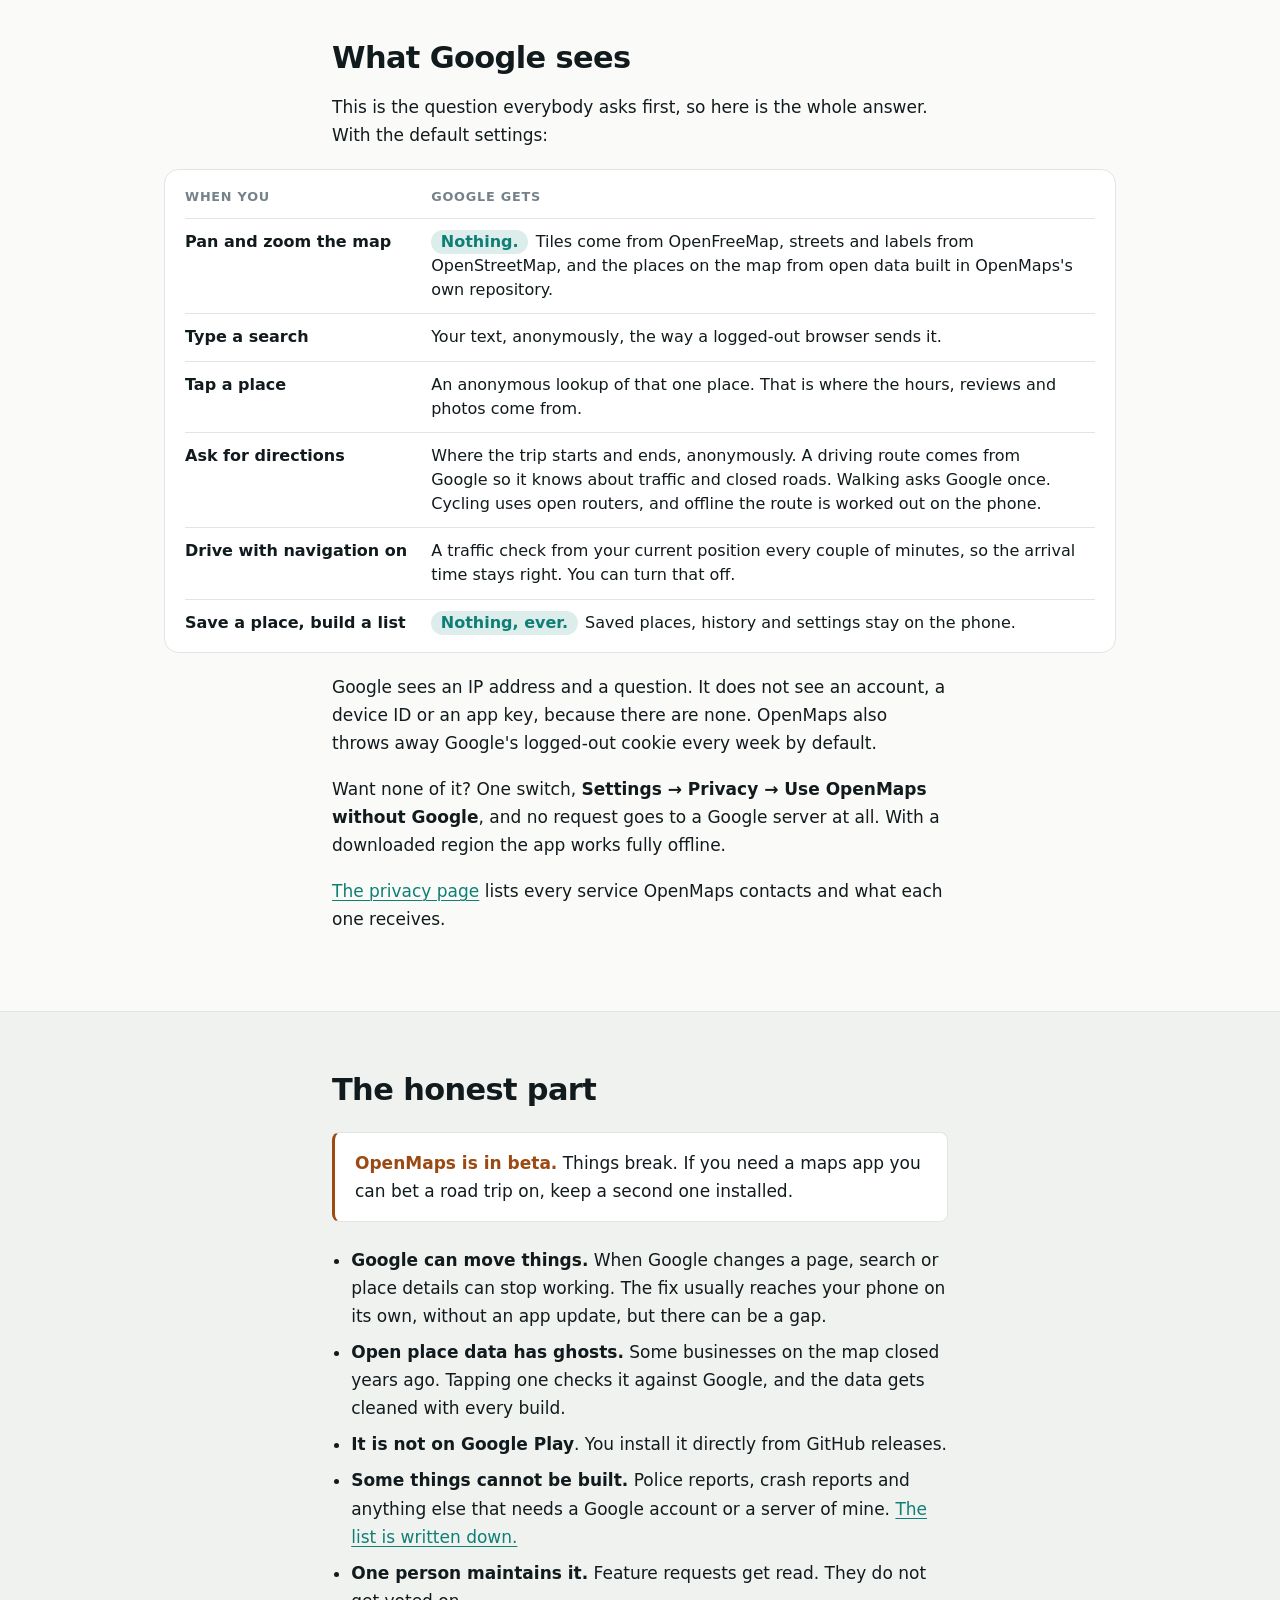
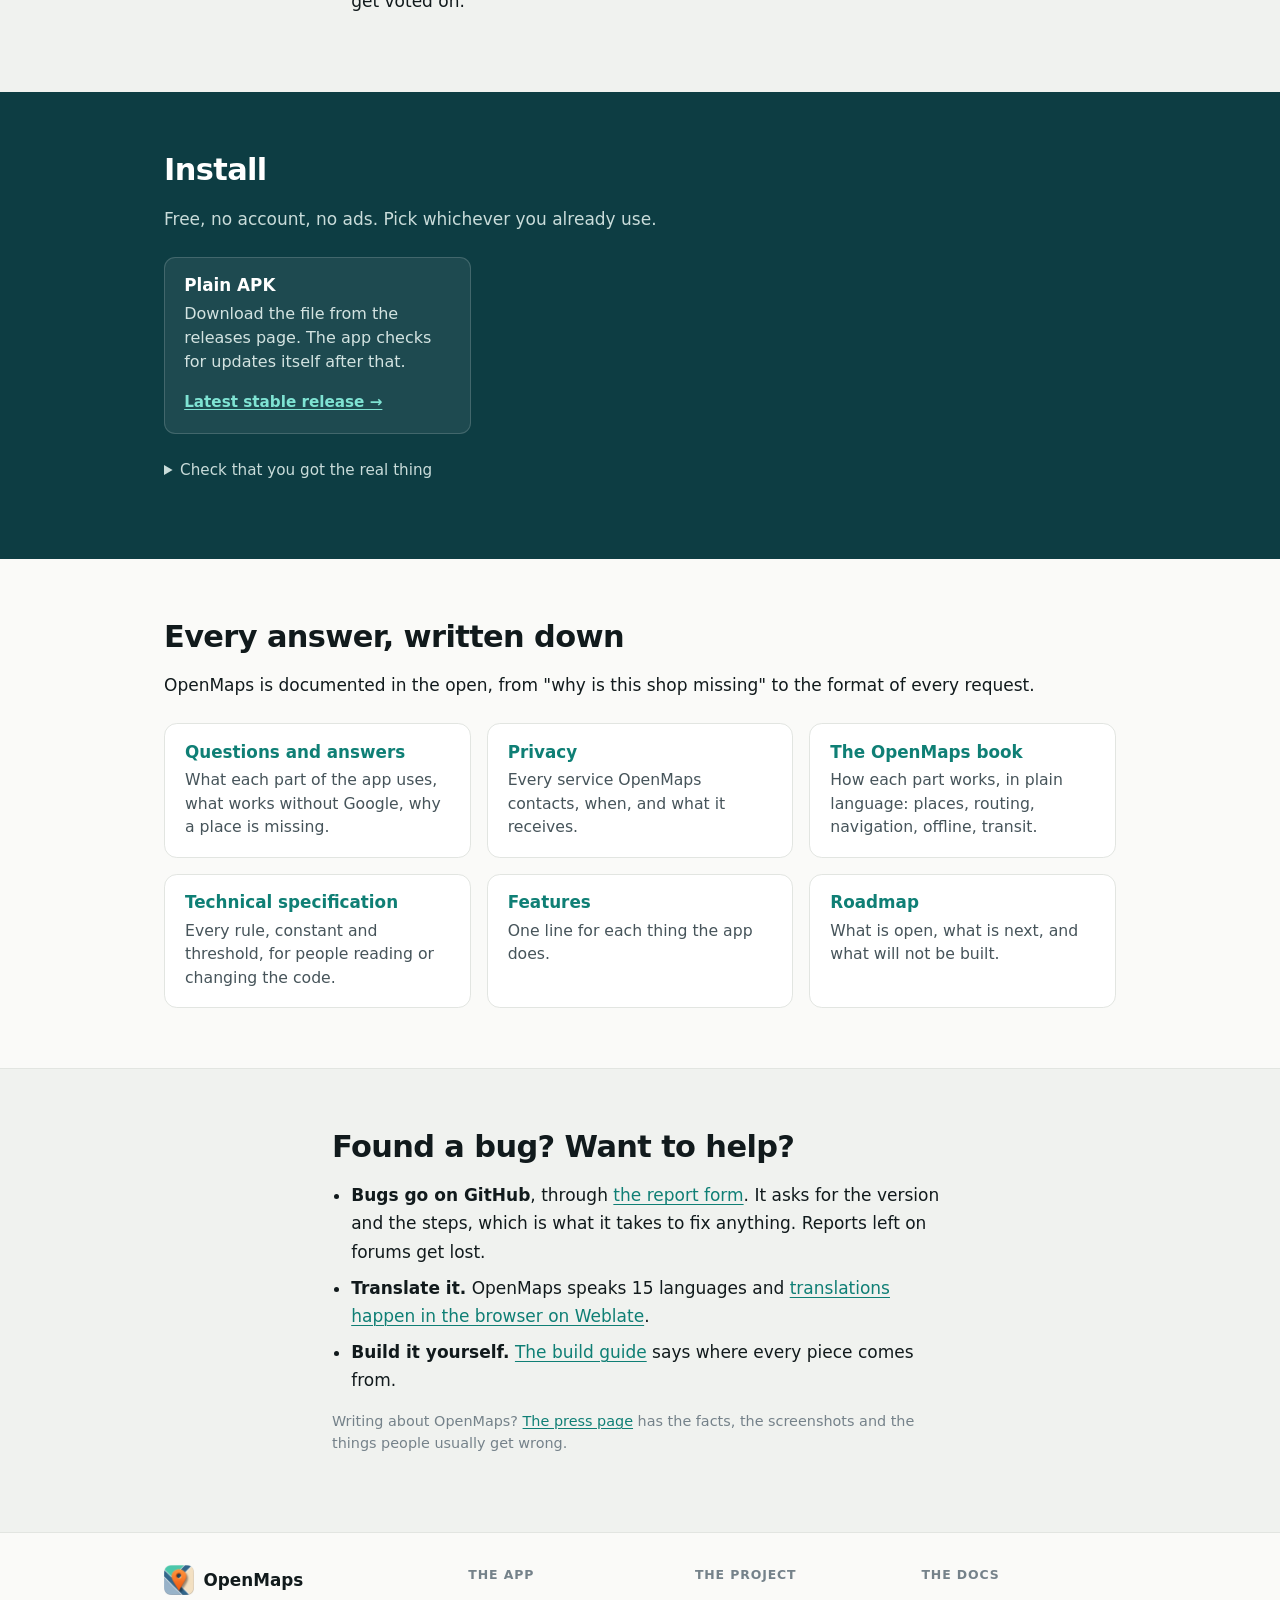
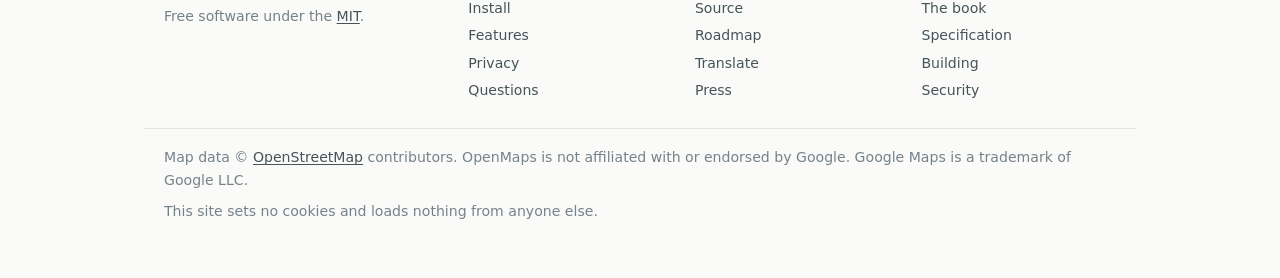
==== commit afc9d8e2: "Update license to MIT, remove F-Droid mentions and files, remove Buy Me a Coffee" ====
--- a/site/index.html
+++ b/site/index.html
@@ -69,7 +69,7 @@
     <p>I made OpenMaps to solve my own problem. I run GrapheneOS, and Google Maps stopped working for me without Google's services on the phone. I need traffic, and a handful of other things that pretty much only Google does well. I tried every maps app under the sun and none of them fit.</p>
     <p>So I built one. The map is OpenStreetMap and other open data. When you search, tap a place or ask for a route, your phone asks Google the way a logged-out browser would, as anonymously as it can, and shows you the answer. No account, no API key, no server of mine in the middle. <span class="wavy">It is what NewPipe is to YouTube, for maps.</span></p>
     <p>It looks like Google Maps on purpose. I think that interface is the best there is, and muscle memory matters when you are driving. I needed this to just work.</p>
-    <p>It is in beta and I am one person, so it has bugs. I build it with heavy use of AI assistants and test it on real phones. It is GPLv3 so it can outlive me, and I will never charge money for it.</p>
+    <p>It is in beta and I am one person, so it has bugs. I build it with heavy use of AI assistants and test it on real phones. It is MIT so it can outlive me, and I will never charge money for it.</p>
     <p class="sig">Arafath, developer of OpenMaps</p>
   </div>
 </section>
@@ -127,7 +127,7 @@
     <ul class="plain">
       <li><strong>Google can move things.</strong> When Google changes a page, search or place details can stop working. The fix usually reaches your phone on its own, without an app update, but there can be a gap.</li>
       <li><strong>Open place data has ghosts.</strong> Some businesses on the map closed years ago. Tapping one checks it against Google, and the data gets cleaned with every build.</li>
-      <li><strong>It is not on Google Play</strong>, and it is not in the main F-Droid catalog. You install it from GitHub, Obtainium or OpenMaps's own F-Droid repository.</li>
+      <li><strong>It is not on Google Play</strong>. You install it directly from GitHub releases.</li>
       <li><strong>Some things cannot be built.</strong> Police reports, crash reports and anything else that needs a Google account or a server of mine. <a href="https://github.com/smartworldarafath/OpenMaps/blob/main/ROADMAP.md">The list is written down.</a></li>
       <li><strong>One person maintains it.</strong> Feature requests get read. They do not get voted on.</li>
     </ul>
@@ -177,7 +177,6 @@
       <li><strong>Bugs go on GitHub</strong>, through <a href="https://github.com/smartworldarafath/OpenMaps/issues/new/choose">the report form</a>. It asks for the version and the steps, which is what it takes to fix anything. Reports left on forums get lost.</li>
       <li><strong>Translate it.</strong> OpenMaps speaks 15 languages and <a href="https://hosted.weblate.org/engage/OpenMaps-maps/">translations happen in the browser on Weblate</a>.</li>
       <li><strong>Build it yourself.</strong> <a href="docs/building/">The build guide</a> says where every piece comes from.</li>
-      <li><strong>Buy me a coffee.</strong> OpenMaps costs nothing and has no ads. <a href="https://buymeacoffee.com/Arafath">If it saved you from reinstalling Google Maps, this is the tip jar.</a></li>
     </ul>
     <p class="small">Writing about OpenMaps? <a href="press.html">The press page</a> has the facts, the screenshots and the things people usually get wrong.</p>
   </div>
@@ -189,7 +188,7 @@
   <div class="wide footgrid">
     <div>
       <a class="brand" href="./"><img src="assets/logo.svg" alt=""> OpenMaps</a>
-      <p>Free software under the <a href="https://github.com/smartworldarafath/OpenMaps/blob/main/LICENSE">GPLv3</a>.</p>
+      <p>Free software under the <a href="https://github.com/smartworldarafath/OpenMaps/blob/main/LICENSE">MIT</a>.</p>
     </div>
     <div><h4>The app</h4><a href="#install">Install</a><a href="docs/features/">Features</a><a href="privacy.html">Privacy</a><a href="docs/faq/">Questions</a></div>
     <div><h4>The project</h4><a href="https://github.com/smartworldarafath/OpenMaps">Source</a><a href="docs/roadmap/">Roadmap</a><a href="https://hosted.weblate.org/engage/OpenMaps-maps/">Translate</a><a href="press.html">Press</a></div>
